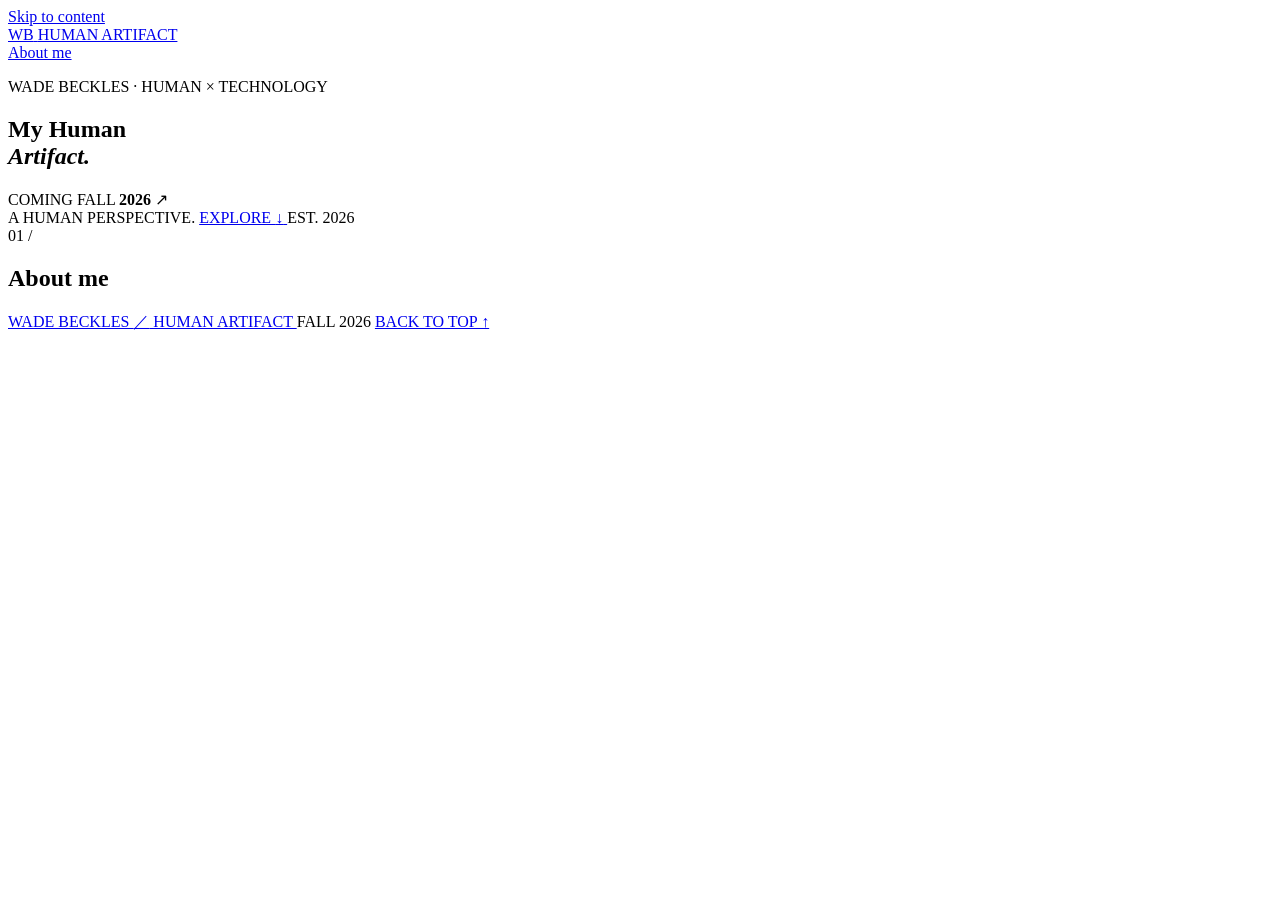
==== index.html @ a1fcb451 "First draft" ====
<!doctype html>
<html lang="en">
<head>
  <meta charset="UTF-8">
  <meta name="viewport" content="width=device-width, initial-scale=1">
  <meta name="theme-color" content="#0b111c">
  <meta name="description"
        content="Wade Beckles — My Human Artifact. Coming fall 2026.">

  <title>My Human Artifact — Wade Beckles</title>

  <link rel="icon" href="data:image/svg+xml,%3Csvg xmlns='http://www.w3.org/2000/svg' viewBox='0 0 64 64'%3E%3Crect width='64' height='64' rx='16' fill='%230b111c'/%3E%3Cpath d='M17 18v28m30-28v28M17 32h30' stroke='%23efbd7e' stroke-width='5'/%3E%3C/svg%3E">
  <link rel="stylesheet" href="styles.css">
</head>

<body>
  <a class="skip-link" href="#about">Skip to content</a>

  <header class="site-header">
    <a class="identity" href="#home" aria-label="Wade Beckles, home">
      <span class="monogram">WB</span>
      <span class="identity-label">HUMAN ARTIFACT</span>
    </a>

    <nav aria-label="Main navigation">
      <a href="#about">About me</a>
    </nav>
  </header>

  <main>
    <section class="hero" id="home" aria-labelledby="hero-title">
      <div class="hero-content">
        <p class="eyebrow">
          WADE BECKLES <span>·</span> HUMAN × TECHNOLOGY
        </p>

        <h1 id="hero-title">
          My Human<br>
          <em>Artifact.</em>
        </h1>

        <div class="release" aria-label="Coming fall 2026">
          <span class="release-orbit" aria-hidden="true"></span>
          <span>COMING FALL <strong>2026</strong></span>
          <span class="release-corner" aria-hidden="true">↗</span>
        </div>
      </div>

      <div class="hero-bottom">
        <span>A HUMAN PERSPECTIVE.</span>
        <a href="#about">
          EXPLORE <span aria-hidden="true">↓</span>
        </a>
        <span>EST. 2026</span>
      </div>
    </section>

    <div class="chapters">
      <section class="chapter" id="about" aria-labelledby="about-title">
        <div class="chapter-heading">
          <span class="chapter-number">01 /</span>
          <h2 id="about-title">About me</h2>
        </div>

        <div class="section-content">
          <!-- Write your introduction here. -->
        </div>
      </section>
    </div>
  </main>

  <footer>
    <a href="#home">
      WADE BECKLES <span>／</span> HUMAN ARTIFACT
    </a>
    <span>FALL 2026</span>
    <a href="#home">BACK TO TOP ↑</a>
  </footer>
</body>
</html>
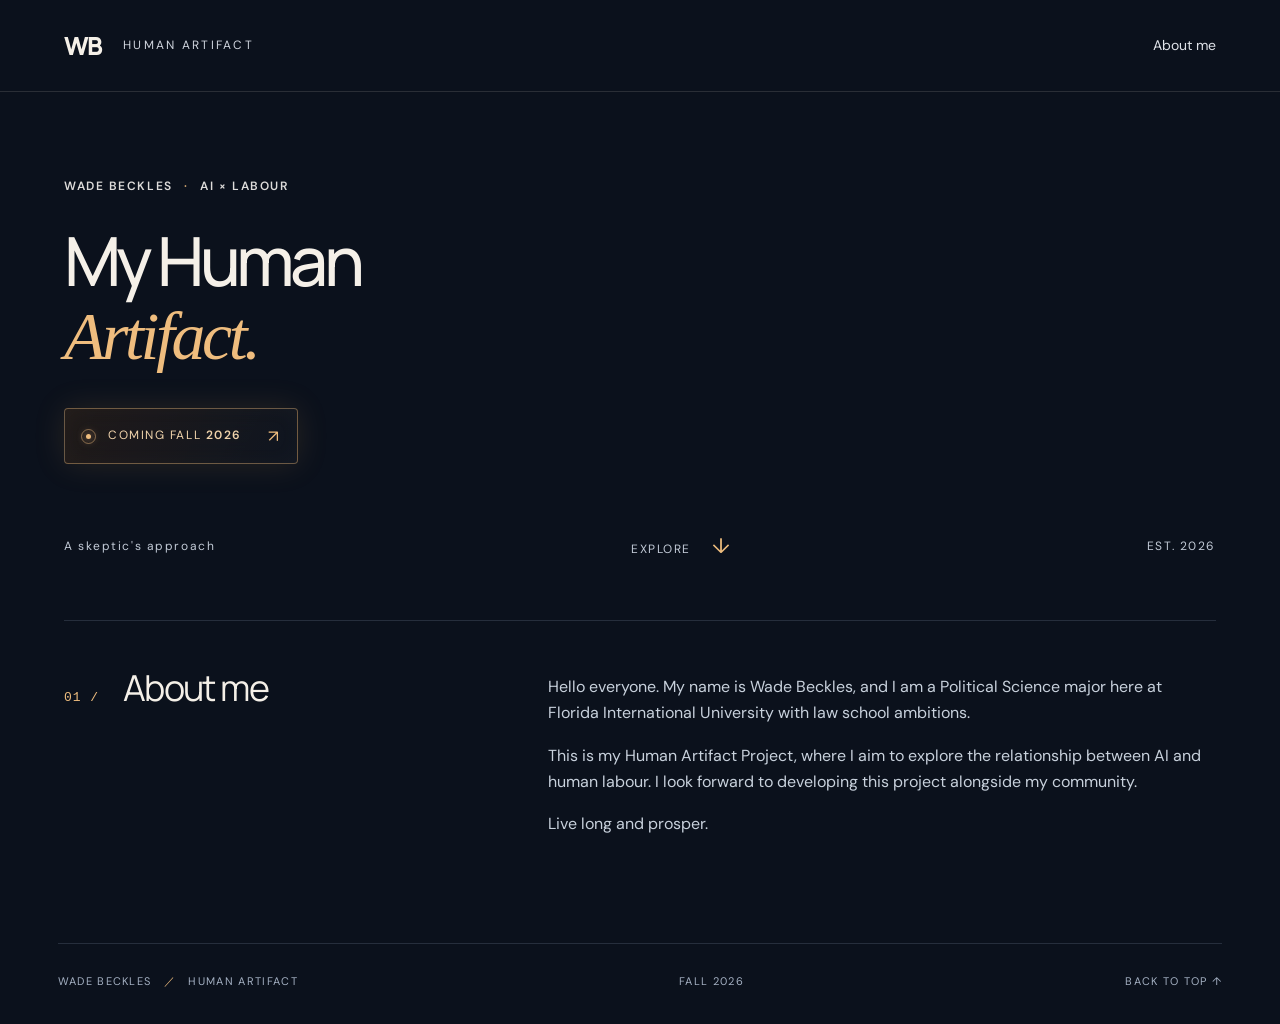
==== commit c63efa28: "Added an about me and tidied up some descriptions" ====
--- a/index.html
+++ b/index.html
@@ -4,12 +4,17 @@
   <meta charset="UTF-8">
   <meta name="viewport" content="width=device-width, initial-scale=1">
   <meta name="theme-color" content="#0b111c">
-  <meta name="description"
-        content="Wade Beckles — My Human Artifact. Coming fall 2026.">
+  <meta
+    name="description"
+    content="Wade Beckles — My Human Artifact. Exploring AI and human labour. Coming fall 2026."
+  >
 
   <title>My Human Artifact — Wade Beckles</title>
 
-  <link rel="icon" href="data:image/svg+xml,%3Csvg xmlns='http://www.w3.org/2000/svg' viewBox='0 0 64 64'%3E%3Crect width='64' height='64' rx='16' fill='%230b111c'/%3E%3Cpath d='M17 18v28m30-28v28M17 32h30' stroke='%23efbd7e' stroke-width='5'/%3E%3C/svg%3E">
+  <link
+    rel="icon"
+    href="data:image/svg+xml,%3Csvg xmlns='http://www.w3.org/2000/svg' viewBox='0 0 64 64'%3E%3Crect width='64' height='64' rx='16' fill='%230b111c'/%3E%3Cpath d='M17 18v28m30-28v28M17 32h30' stroke='%23efbd7e' stroke-width='5'/%3E%3C/svg%3E"
+  >
   <link rel="stylesheet" href="styles.css">
 </head>
 
@@ -31,7 +36,7 @@
     <section class="hero" id="home" aria-labelledby="hero-title">
       <div class="hero-content">
         <p class="eyebrow">
-          WADE BECKLES <span>·</span> HUMAN × TECHNOLOGY
+          WADE BECKLES <span>·</span> AI × LABOUR
         </p>
 
         <h1 id="hero-title">
@@ -47,7 +52,7 @@
       </div>
 
       <div class="hero-bottom">
-        <span>A HUMAN PERSPECTIVE.</span>
+        <span>A skeptic's approach</span>
         <a href="#about">
           EXPLORE <span aria-hidden="true">↓</span>
         </a>
@@ -63,7 +68,19 @@
         </div>
 
         <div class="section-content">
-          <!-- Write your introduction here. -->
+          <p>
+            Hello everyone. My name is Wade Beckles, and I am a
+            Political Science major here at Florida International
+            University with law school ambitions.
+          </p>
+
+          <p>
+            This is my Human Artifact Project, where I aim to explore
+            the relationship between AI and human labour. I look
+            forward to developing this project alongside my community.
+          </p>
+
+          <p>Live long and prosper.</p>
         </div>
       </section>
     </div>
--- a/styles.css
+++ b/styles.css
@@ -0,0 +1,22 @@
+@import url('https://fonts.googleapis.com/css2?family=DM+Sans:wght@400;500;600;700&family=Manrope:wght@400;500;600;700;800&display=swap');
+:root{color-scheme:dark;--bg:#0b111c;--text:#f5f0e8;--muted:#a4b0c2;--amber:#efbd7e;--line:rgba(180,197,220,.16)}
+*{box-sizing:border-box}html{scroll-behavior:smooth;scroll-padding-top:90px}body{margin:0;background:var(--bg);color:var(--text);font-family:'DM Sans',sans-serif;font-size:16px;line-height:1.65}a{color:inherit;text-decoration:none}a:focus-visible{outline:2px solid var(--amber);outline-offset:7px;border-radius:2px}.skip-link{position:fixed;top:-100px;left:20px;z-index:20;background:var(--bg);padding:10px 20px}.skip-link:focus{top:12px}
+.site-header{position:absolute;z-index:5;top:0;left:0;right:0;display:flex;justify-content:space-between;align-items:center;gap:24px;padding:28px 4.5%;border-bottom:1px solid rgba(245,240,232,.13);background:linear-gradient(#080e1aa6,transparent)}.identity{display:flex;align-items:center;gap:22px}.monogram{font-family:Manrope,sans-serif;font-weight:800;font-size:25px;letter-spacing:-2px}.monogram span{color:var(--amber);padding-left:5px}.identity-label{font-size:12px;letter-spacing:.19em;color:#d0d5de}nav{display:flex;gap:32px}nav a{font-size:14px;color:#e0e3e9;transition:color .2s}nav a:hover{color:var(--amber)}
+.hero{min-height:780px;height:100svh;max-height:1250px;position:relative;isolation:isolate;overflow:hidden}.hero-image{position:absolute;inset:0;width:100%;height:100%;object-fit:cover;object-position:56% center;z-index:-3}.hero-shade{position:absolute;inset:0;z-index:-2;background:linear-gradient(90deg,rgba(6,12,23,.76),rgba(6,12,23,.18) 48%,rgba(6,12,23,.03) 80%),linear-gradient(0deg,#0b111c 0%,rgba(11,17,28,.35) 20%,transparent 62%)}.hero-content{position:absolute;left:8%;top:23%;max-width:730px}.eyebrow{font-size:12px;letter-spacing:.22em;font-weight:600;margin:0 0 27px;color:#dedcda}.eyebrow span{margin:0 12px;color:var(--amber)}h1{font-family:Manrope,sans-serif;font-size:clamp(68px,7.3vw,112px);line-height:1.03;letter-spacing:-.068em;font-weight:500;margin:0;text-shadow:0 4px 40px #050a1560}h1 em{font-family:Georgia,serif;font-weight:400;color:var(--amber);letter-spacing:-.05em}.release{display:inline-flex;align-items:center;gap:15px;border:1px solid #efbd7e66;background:linear-gradient(115deg,#281e19bd,#101621d9);box-shadow:0 0 32px #ecaa5020,inset 0 0 22px #efbd7e08;backdrop-filter:blur(12px);padding:15px 19px;margin-top:35px;color:#f1d4ac;font-size:13px;letter-spacing:.17em;border-radius:4px}.release strong{font-weight:600}.release-orbit{width:15px;height:15px;border:1px solid #efbd7e7a;border-radius:50%;display:grid;place-items:center}.release-orbit:after{content:'';width:5px;height:5px;background:var(--amber);border-radius:50%;box-shadow:0 0 10px #efbd7e}.release-corner{margin-left:14px;font-size:17px;color:var(--amber)}.hero-bottom{position:absolute;bottom:37px;left:4.5%;right:4.5%;display:flex;justify-content:space-between;align-items:center;color:#c3cbd7;font-size:11px;letter-spacing:.18em}.hero-bottom a{font-size:12px}.hero-bottom a span{display:inline-block;margin-left:16px;color:var(--amber);font-size:21px}
+.chapters{max-width:1320px;margin:auto;padding:28px 8% 90px}.chapter{border-top:1px solid var(--line);padding:37px 0 24px;min-height:230px;display:grid;grid-template-columns:42% 58%;gap:0}.chapter-heading{display:flex;align-items:baseline;gap:24px}.chapter-number{font-family:monospace;font-size:13px;letter-spacing:.07em;color:var(--amber)}h2{font-family:Manrope,sans-serif;font-weight:400;font-size:clamp(25px,2.8vw,37px);letter-spacing:-.045em;margin:0}.section-content{font-size:16px;color:#c8d1dc;overflow-wrap:anywhere}.section-content img{max-width:100%;height:auto}footer{display:flex;justify-content:space-between;gap:25px;align-items:center;border-top:1px solid var(--line);margin:0 4.5%;padding:28px 0 34px;color:var(--muted);font-size:11px;letter-spacing:.12em}footer a span{color:var(--amber);margin:0 8px}
+@media(min-width:1800px){.hero-content{top:26%}.hero-image{object-position:center 55%}}
+@media(max-width:760px){.site-header{padding:22px 6%;flex-wrap:wrap;gap:14px}.identity-label{font-size:11px}.identity{gap:15px}nav{width:100%;justify-content:space-between;gap:12px}nav a{font-size:14px}.hero{min-height:740px;max-height:1000px}.hero-image{object-position:51% center}.hero-shade{background:linear-gradient(90deg,#060c17b3,#060c171a),linear-gradient(0deg,#0b111c 0%,#0b111c33 40%,#0b111c30)}.hero-content{left:7%;right:6%;top:25%}.eyebrow{font-size:10px;letter-spacing:.13em}.eyebrow span{margin:0 5px}h1{font-size:clamp(60px,13vw,90px)}.release{font-size:11px;gap:10px;padding:12px 15px;margin-top:27px}.hero-bottom{left:7%;right:7%;font-size:9px}.hero-bottom>span:last-child{display:none}.chapters{padding:10px 7% 50px}.chapter{grid-template-columns:1fr;min-height:200px;padding:28px 0;align-content:start;gap:25px}.chapter-heading{gap:18px}footer{margin:0 7%;flex-wrap:wrap;font-size:10px}footer>span{display:none}}
+@media(prefers-reduced-motion:reduce){html{scroll-behavior:auto}}
+
+/* Minimal, text-only hero. */
+.site-header{position:relative;background:none;padding:25px 5%}
+.identity{gap:12px}.identity-label{margin-left:10px}
+.hero{max-width:1600px;margin:auto;padding:85px 5% 28px;display:grid;grid-template-columns:minmax(0,1fr);row-gap:65px;align-items:center;min-height:0;height:auto;max-height:none;overflow:visible}
+.hero-content{position:static;min-width:0;max-width:none}
+.eyebrow{letter-spacing:.13em}.eyebrow span{margin:0 7px}
+h1{font-size:clamp(52px,5.3vw,86px);line-height:1.07;text-shadow:none}
+.release{gap:12px;padding:13px 16px;font-size:12px;letter-spacing:.13em}
+.hero-bottom{position:static;grid-column:1/-1;font-size:12px;letter-spacing:.13em}
+.chapters{max-width:1600px;padding:28px 5% 65px}
+@media(max-width:900px){.hero{grid-template-columns:1fr;padding:55px 7% 25px;row-gap:36px}.hero-content{max-width:600px}.hero-art{width:100%}h1{font-size:clamp(56px,9vw,78px)}.hero-bottom{margin-top:10px}.chapters{padding:15px 7% 45px}.site-header{padding:22px 7%;flex-wrap:nowrap}.identity-label{font-size:11px;letter-spacing:.12em;margin-left:4px}nav{width:auto}.chapter{grid-template-columns:1fr;min-height:200px;align-content:start;gap:25px}}
+@media(max-width:480px){.identity-label{display:none}.site-header{gap:12px}.eyebrow{font-size:11px;letter-spacing:.09em}.eyebrow span{margin:0 5px}.hero-bottom>span:last-child{display:none}.hero-bottom{font-size:10px}.release{font-size:11px}}
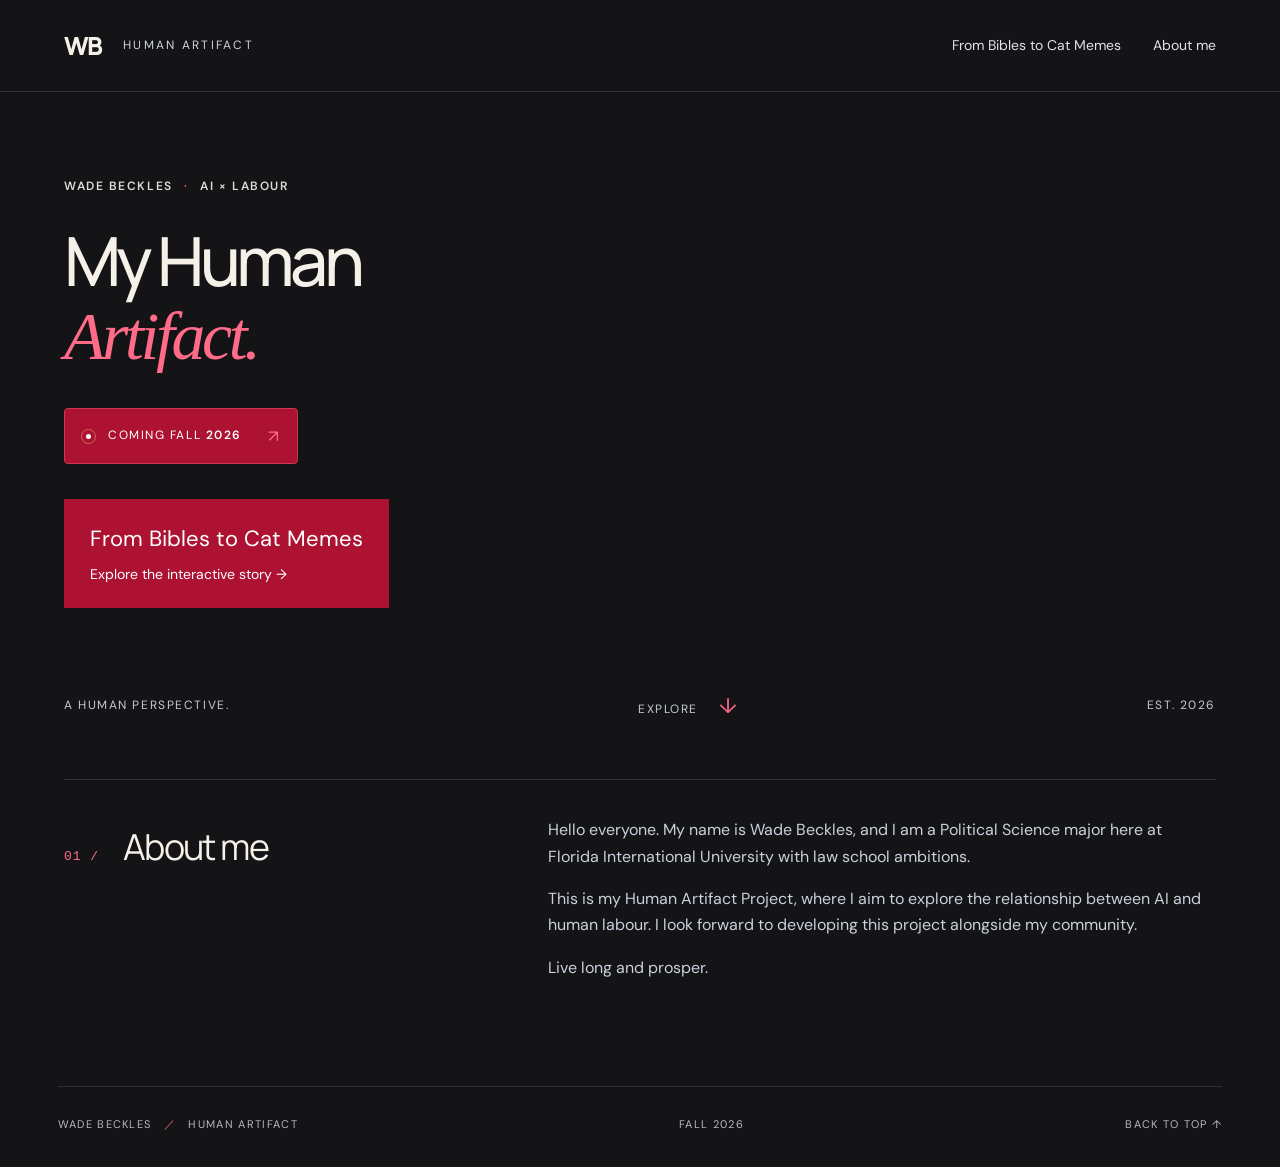
==== commit dadf9d1b: "Second ediiton of my human artifact project Changed the colour palette for the entire website. Creat" ====
--- a/index.html
+++ b/index.html
@@ -4,94 +4,32 @@
   <meta charset="UTF-8">
   <meta name="viewport" content="width=device-width, initial-scale=1">
   <meta name="theme-color" content="#0b111c">
-  <meta
-    name="description"
-    content="Wade Beckles — My Human Artifact. Exploring AI and human labour. Coming fall 2026."
-  >
-
+  <meta name="description" content="Wade Beckles — My Human Artifact. Coming fall 2026.">
   <title>My Human Artifact — Wade Beckles</title>
-
-  <link
-    rel="icon"
-    href="data:image/svg+xml,%3Csvg xmlns='http://www.w3.org/2000/svg' viewBox='0 0 64 64'%3E%3Crect width='64' height='64' rx='16' fill='%230b111c'/%3E%3Cpath d='M17 18v28m30-28v28M17 32h30' stroke='%23efbd7e' stroke-width='5'/%3E%3C/svg%3E"
-  >
+  <link rel="icon" href="data:image/svg+xml,%3Csvg xmlns='http://www.w3.org/2000/svg' viewBox='0 0 64 64'%3E%3Crect width='64' height='64' rx='16' fill='%230b111c'/%3E%3Cpath d='M17 18v28m30-28v28M17 32h30' stroke='%23efbd7e' stroke-width='5'/%3E%3C/svg%3E">
   <link rel="stylesheet" href="styles.css">
 </head>
-
 <body>
   <a class="skip-link" href="#about">Skip to content</a>
-
   <header class="site-header">
-    <a class="identity" href="#home" aria-label="Wade Beckles, home">
-      <span class="monogram">WB</span>
-      <span class="identity-label">HUMAN ARTIFACT</span>
-    </a>
-
-    <nav aria-label="Main navigation">
-      <a href="#about">About me</a>
-    </nav>
+    <a class="identity" href="#home" aria-label="Wade Beckles, home"><span class="monogram">WB</span><span class="identity-label">HUMAN ARTIFACT</span></a>
+    <nav aria-label="Main navigation"><a href="story.html">From Bibles to Cat Memes</a><a href="#about">About me</a></nav>
   </header>
-
   <main>
     <section class="hero" id="home" aria-labelledby="hero-title">
       <div class="hero-content">
-        <p class="eyebrow">
-          WADE BECKLES <span>·</span> AI × LABOUR
-        </p>
-
-        <h1 id="hero-title">
-          My Human<br>
-          <em>Artifact.</em>
-        </h1>
-
-        <div class="release" aria-label="Coming fall 2026">
-          <span class="release-orbit" aria-hidden="true"></span>
-          <span>COMING FALL <strong>2026</strong></span>
-          <span class="release-corner" aria-hidden="true">↗</span>
-        </div>
+        <p class="eyebrow">WADE BECKLES <span>·</span> AI × LABOUR</p>
+        <h1 id="hero-title">My Human<br><em>Artifact.</em></h1>
+        <div class="release" aria-label="Coming fall 2026"><span class="release-orbit" aria-hidden="true"></span><span>COMING FALL <strong>2026</strong></span><span class="release-corner" aria-hidden="true">↗</span></div>
+        <p class="story-invite"><a href="story.html">From Bibles to Cat Memes <span>Explore the interactive story →</span></a></p>
       </div>
-
-      <div class="hero-bottom">
-        <span>A skeptic's approach</span>
-        <a href="#about">
-          EXPLORE <span aria-hidden="true">↓</span>
-        </a>
-        <span>EST. 2026</span>
-      </div>
+      <div class="hero-bottom"><span>A HUMAN PERSPECTIVE.</span><a href="#about">EXPLORE <span aria-hidden="true">↓</span></a><span>EST. 2026</span></div>
     </section>
-
     <div class="chapters">
-      <section class="chapter" id="about" aria-labelledby="about-title">
-        <div class="chapter-heading">
-          <span class="chapter-number">01 /</span>
-          <h2 id="about-title">About me</h2>
-        </div>
-
-        <div class="section-content">
-          <p>
-            Hello everyone. My name is Wade Beckles, and I am a
-            Political Science major here at Florida International
-            University with law school ambitions.
-          </p>
-
-          <p>
-            This is my Human Artifact Project, where I aim to explore
-            the relationship between AI and human labour. I look
-            forward to developing this project alongside my community.
-          </p>
-
-          <p>Live long and prosper.</p>
-        </div>
-      </section>
+      <!-- Add your introduction inside the empty section-content below. -->
+      <section class="chapter" id="about" aria-labelledby="about-title"><div class="chapter-heading"><span class="chapter-number">01 /</span><h2 id="about-title">About me</h2></div><div class="section-content"><p>Hello everyone. My name is Wade Beckles, and I am a Political Science major here at Florida International University with law school ambitions.</p><p>This is my Human Artifact Project, where I aim to explore the relationship between AI and human labour. I look forward to developing this project alongside my community.</p><p>Live long and prosper.</p></div></section>
     </div>
   </main>
-
-  <footer>
-    <a href="#home">
-      WADE BECKLES <span>／</span> HUMAN ARTIFACT
-    </a>
-    <span>FALL 2026</span>
-    <a href="#home">BACK TO TOP ↑</a>
-  </footer>
+  <footer><a href="#home">WADE BECKLES <span>／</span> HUMAN ARTIFACT</a><span>FALL 2026</span><a href="#home">BACK TO TOP ↑</a></footer>
 </body>
 </html>
--- a/styles.css
+++ b/styles.css
@@ -1,5 +1,5 @@
 @import url('https://fonts.googleapis.com/css2?family=DM+Sans:wght@400;500;600;700&family=Manrope:wght@400;500;600;700;800&display=swap');
-:root{color-scheme:dark;--bg:#0b111c;--text:#f5f0e8;--muted:#a4b0c2;--amber:#efbd7e;--line:rgba(180,197,220,.16)}
+:root{color-scheme:dark;--bg:#141417;--text:#f5f0e8;--muted:#bcb7bb;--amber:#ff6b88;--line:rgba(220,180,190,.16)}
 *{box-sizing:border-box}html{scroll-behavior:smooth;scroll-padding-top:90px}body{margin:0;background:var(--bg);color:var(--text);font-family:'DM Sans',sans-serif;font-size:16px;line-height:1.65}a{color:inherit;text-decoration:none}a:focus-visible{outline:2px solid var(--amber);outline-offset:7px;border-radius:2px}.skip-link{position:fixed;top:-100px;left:20px;z-index:20;background:var(--bg);padding:10px 20px}.skip-link:focus{top:12px}
 .site-header{position:absolute;z-index:5;top:0;left:0;right:0;display:flex;justify-content:space-between;align-items:center;gap:24px;padding:28px 4.5%;border-bottom:1px solid rgba(245,240,232,.13);background:linear-gradient(#080e1aa6,transparent)}.identity{display:flex;align-items:center;gap:22px}.monogram{font-family:Manrope,sans-serif;font-weight:800;font-size:25px;letter-spacing:-2px}.monogram span{color:var(--amber);padding-left:5px}.identity-label{font-size:12px;letter-spacing:.19em;color:#d0d5de}nav{display:flex;gap:32px}nav a{font-size:14px;color:#e0e3e9;transition:color .2s}nav a:hover{color:var(--amber)}
 .hero{min-height:780px;height:100svh;max-height:1250px;position:relative;isolation:isolate;overflow:hidden}.hero-image{position:absolute;inset:0;width:100%;height:100%;object-fit:cover;object-position:56% center;z-index:-3}.hero-shade{position:absolute;inset:0;z-index:-2;background:linear-gradient(90deg,rgba(6,12,23,.76),rgba(6,12,23,.18) 48%,rgba(6,12,23,.03) 80%),linear-gradient(0deg,#0b111c 0%,rgba(11,17,28,.35) 20%,transparent 62%)}.hero-content{position:absolute;left:8%;top:23%;max-width:730px}.eyebrow{font-size:12px;letter-spacing:.22em;font-weight:600;margin:0 0 27px;color:#dedcda}.eyebrow span{margin:0 12px;color:var(--amber)}h1{font-family:Manrope,sans-serif;font-size:clamp(68px,7.3vw,112px);line-height:1.03;letter-spacing:-.068em;font-weight:500;margin:0;text-shadow:0 4px 40px #050a1560}h1 em{font-family:Georgia,serif;font-weight:400;color:var(--amber);letter-spacing:-.05em}.release{display:inline-flex;align-items:center;gap:15px;border:1px solid #efbd7e66;background:linear-gradient(115deg,#281e19bd,#101621d9);box-shadow:0 0 32px #ecaa5020,inset 0 0 22px #efbd7e08;backdrop-filter:blur(12px);padding:15px 19px;margin-top:35px;color:#f1d4ac;font-size:13px;letter-spacing:.17em;border-radius:4px}.release strong{font-weight:600}.release-orbit{width:15px;height:15px;border:1px solid #efbd7e7a;border-radius:50%;display:grid;place-items:center}.release-orbit:after{content:'';width:5px;height:5px;background:var(--amber);border-radius:50%;box-shadow:0 0 10px #efbd7e}.release-corner{margin-left:14px;font-size:17px;color:var(--amber)}.hero-bottom{position:absolute;bottom:37px;left:4.5%;right:4.5%;display:flex;justify-content:space-between;align-items:center;color:#c3cbd7;font-size:11px;letter-spacing:.18em}.hero-bottom a{font-size:12px}.hero-bottom a span{display:inline-block;margin-left:16px;color:var(--amber);font-size:21px}
@@ -9,6 +9,7 @@
 @media(prefers-reduced-motion:reduce){html{scroll-behavior:auto}}
 
 /* Minimal, text-only hero. */
+.release{background:#ad1232!important;border-color:#cf3555!important;color:white!important;box-shadow:none!important}.release-orbit:after{background:white!important;box-shadow:none!important}.story-invite{margin-top:35px}.story-invite a{display:inline-block;padding:22px 26px;background:#ad1232;color:white;font-size:22px}.story-invite span{display:block;font-size:14px;margin-top:5px}.section-content p:first-child{margin-top:0}
 .site-header{position:relative;background:none;padding:25px 5%}
 .identity{gap:12px}.identity-label{margin-left:10px}
 .hero{max-width:1600px;margin:auto;padding:85px 5% 28px;display:grid;grid-template-columns:minmax(0,1fr);row-gap:65px;align-items:center;min-height:0;height:auto;max-height:none;overflow:visible}
